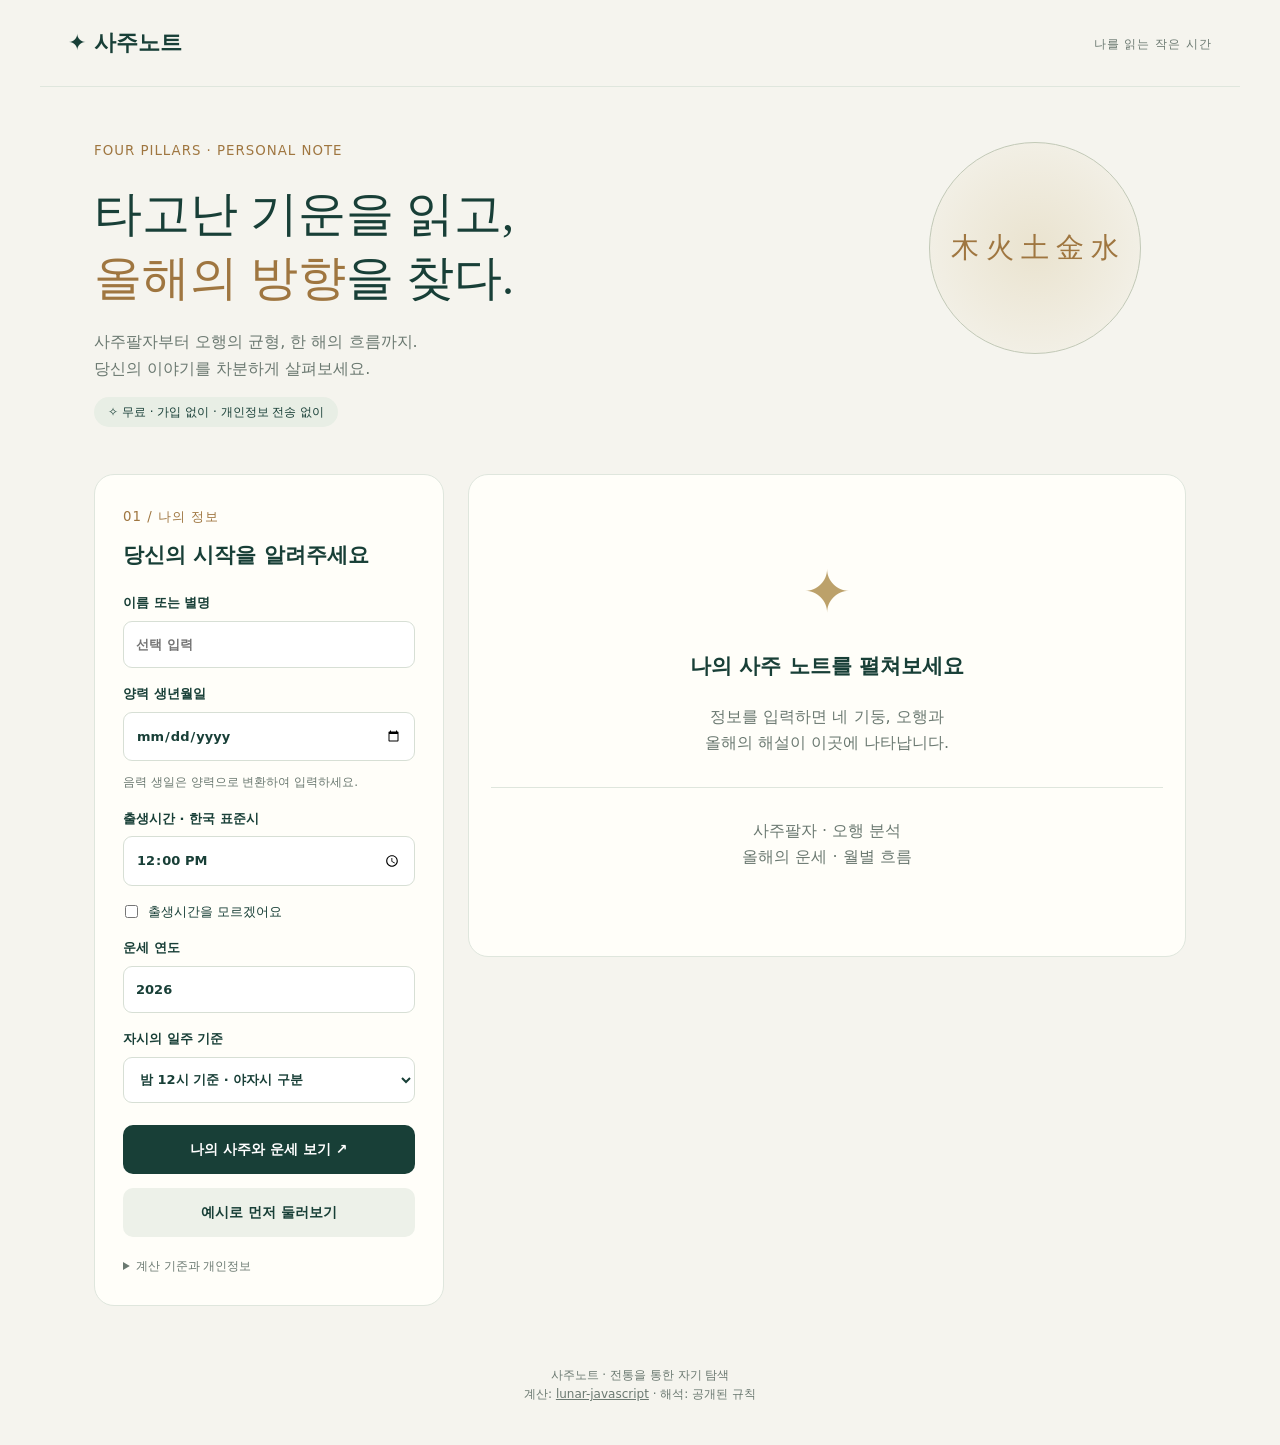
==== saju/index.html @ 519ffa37 "Add mobile saju and annual fortune app under saju/" ====
<!doctype html><html lang="ko"><meta charset="utf-8"><meta name="viewport" content="width=device-width,initial-scale=1"><title>사주노트 · 올해의 운세</title><link rel="stylesheet" href="style.css"><body><header>✦ 사주노트 <small>나를 읽는 작은 시간</small></header><main><section class="hero"><small>FOUR PILLARS · PERSONAL NOTE</small><h1>타고난 기운을 읽고,<br><em>올해의 방향</em>을 찾다.</h1><p>사주팔자부터 오행의 균형, 한 해의 흐름까지.<br>당신의 이야기를 차분하게 살펴보세요.</p><span>✧ 무료 · 가입 없이 · 개인정보 전송 없이</span></section><div class="layout"><section class="card input"><small>01 / 나의 정보</small><h2>당신의 시작을 알려주세요</h2><form id="form"><label>이름 또는 별명<input id="name" maxlength="30" placeholder="선택 입력"></label><label>양력 생년월일<input id="date" type="date" required min="1900-01-01" max="2100-12-31"></label><p class="note">음력 생일은 양력으로 변환하여 입력하세요.</p><label>출생시간 · 한국 표준시<input id="time" type="time" value="12:00"></label><label class="check"><input id="unknown" type="checkbox"> 출생시간을 모르겠어요</label><label>운세 연도<input id="year" type="number" min="1901" max="2099" required></label><label>자시의 일주 기준<select id="sect"><option value="2">밤 12시 기준 · 야자시 구분</option><option value="1">밤 11시 기준 · 자시 환일</option></select></label><button>나의 사주와 운세 보기 ↗</button><button type="button" class="secondary" id="sample">예시로 먼저 둘러보기</button><p id="error" role="alert"></p></form><details><summary>계산 기준과 개인정보</summary><p>양력 1900~2100년, 한국 표준시 UTC+9. 연주는 입춘, 월주는 절입 시각 기준입니다. 절기 계산의 UTC+8 기준을 한 시간 보정합니다. 진태양시·출생지 경도·과거 서머타임은 반영하지 않습니다. 경계 시각은 전문 만세력과 대조하세요.</p><p>시간 미상은 시주를 제외하고 절입 판정에 정오를 가정합니다. 경계일 결과는 불확실할 수 있습니다. 입력은 서버로 전송하거나 저장하지 않습니다.</p><p>오행 상생·상극 규칙에 따른 전통 문화 해설입니다. 미래를 입증하는 과학적 도구가 아닙니다. 건강·투자 판단은 실제 정보에 근거하세요.</p></details></section><section id="result" aria-live="polite"><div class="card empty"><div class="symbol">✦</div><h2>나의 사주 노트를 펼쳐보세요</h2><p>정보를 입력하면 네 기둥, 오행과<br>올해의 해설이 이곳에 나타납니다.</p><hr><p>사주팔자 · 오행 분석<br>올해의 운세 · 월별 흐름</p></div></section></div><footer>사주노트 · 전통을 통한 자기 탐색<br>계산: <a href="https://github.com/6tail/lunar-javascript">lunar-javascript</a> · 해석: 공개된 규칙</footer></main><script src="lunar.js"></script><script src="app.js"></script></body></html>
---- saju/style.css ----
:root{--ink:#183f37;--muted:#6b7971;--line:#dfe6dd;--bg:#f5f4ee;--gold:#9f7640}*{box-sizing:border-box}body{margin:0;background:var(--bg);color:var(--ink);font-family:system-ui,-apple-system,sans-serif;line-height:1.65}header{max-width:1200px;margin:auto;padding:25px 28px;border-bottom:1px solid var(--line);font-size:22px;font-weight:800}header small{float:right;font-size:12px;font-weight:400;color:var(--muted);margin-top:10px}main{max-width:1140px;margin:auto;padding:0 24px}.hero{padding:50px 0;position:relative}.hero:after{content:'木 火 土 金 水';position:absolute;right:45px;top:55px;display:grid;place-items:center;border:1px solid #c2c9b7;border-radius:50%;width:210px;height:210px;font:28px Georgia;color:var(--gold);background:radial-gradient(circle,#eae3cf,transparent)}small{letter-spacing:1px;color:var(--gold)}h1{font-family:Georgia,serif;font-size:clamp(32px,4vw,48px);font-weight:500;line-height:1.35;margin:18px 0}em{font-style:normal;color:var(--gold)}.hero p{color:var(--muted)}.hero>span{font-size:12px;background:#e8eee5;padding:8px 14px;border-radius:30px}.layout{display:grid;grid-template-columns:350px 1fr;gap:24px;align-items:start}.card{background:#fffef9;border:1px solid var(--line);border-radius:20px;padding:28px;margin-bottom:20px}h2{font-size:21px;margin:8px 0 20px}h3{font-size:17px;margin:0 0 9px}label{display:block;font-size:13px;font-weight:650;margin:15px 0 8px}input,select{display:block;width:100%;padding:12px;border:1px solid #d7dfd5;border-radius:9px;background:#fff;color:var(--ink);font:inherit;margin-top:7px;min-height:46px}input:focus,select:focus,button:focus-visible{outline:3px solid #b9cdbb;outline-offset:2px}.check{display:flex;align-items:center;gap:8px;font-weight:400}.check input{width:17px;min-height:0;margin:0}.note,details,footer{font-size:12px;color:var(--muted)}button{border:0;border-radius:10px;padding:13px 18px;background:var(--ink);color:white;font:inherit;font-size:14px;font-weight:650;cursor:pointer;width:100%;margin-top:14px}.secondary{background:#edf1e9;color:var(--ink)}details{margin-top:20px}summary{cursor:pointer}#error{color:#a23e2d;font-size:13px}.empty{text-align:center;padding:70px 22px}.symbol{font-size:58px;color:#bca16a}.empty p{color:var(--muted)}hr{border:0;border-top:1px solid var(--line);margin:30px 0}.columns{display:grid;grid-template-columns:repeat(4,1fr);gap:10px}.column{text-align:center;border:1px solid var(--line);border-radius:12px;padding:12px 4px;background:#f6f7f1}.column small{color:var(--muted)}.column strong{display:block;font-size:29px;line-height:1.6}.column span{font-size:12px}.barrow{display:grid;grid-template-columns:60px 1fr 45px;align-items:center;gap:12px;margin:12px 0;font-size:13px}.track{background:#edf0e9;height:10px;border-radius:10px;overflow:hidden}.fill{height:100%;border-radius:10px}.headline{background:#163f38;color:#fffef1}.headline small{color:#d9bd7c}.headline h2{font-size:25px}.headline p{color:#dae4d9}.grid{display:grid;grid-template-columns:1fr 1fr;gap:12px}.mini{background:#f3f4ec;padding:18px;border-radius:12px}.mini p{font-size:14px;margin:0}.months{display:grid;grid-template-columns:repeat(3,1fr);gap:10px}.month{border-top:2px solid #b8c8b0;background:#f6f6ef;padding:13px;border-radius:5px}.month p{font-size:12px;margin:8px 0}.actions{display:flex;gap:10px}.actions button{width:auto;flex:1}footer{text-align:center;padding:40px 0}a{color:inherit}@media(max-width:760px){header{padding:18px 20px}header small{font-size:10px}main{padding:0 16px}.hero{padding:34px 4px}.hero:after{display:none}.layout{grid-template-columns:1fr}.card{padding:23px}.months{grid-template-columns:1fr 1fr}.empty{padding:35px 20px}.grid{grid-template-columns:1fr}.column strong{font-size:25px}}@media print{header,.hero,.input,.actions,footer{display:none}.layout{display:block}.card{break-inside:avoid}body{background:white}.headline{background:white;color:#183f37}.headline p{color:#183f37}.months{grid-template-columns:repeat(3,1fr)}}
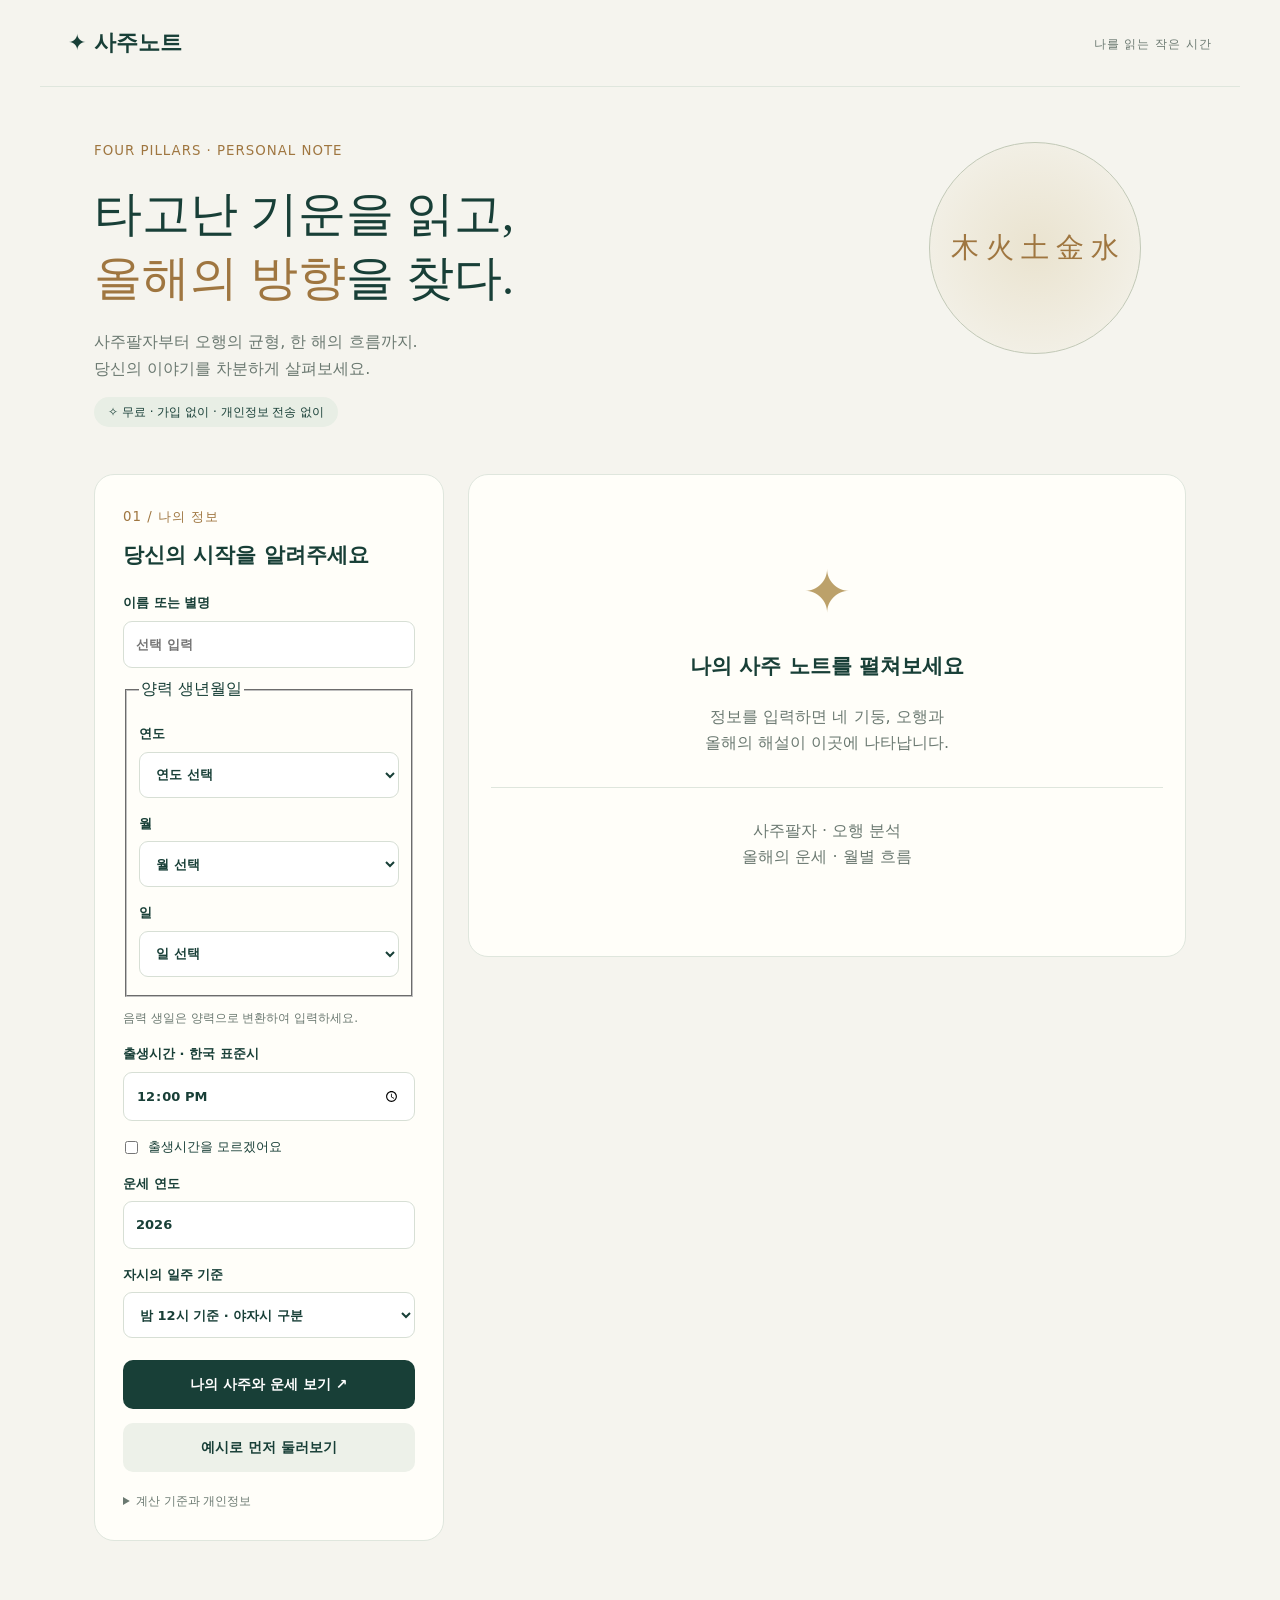
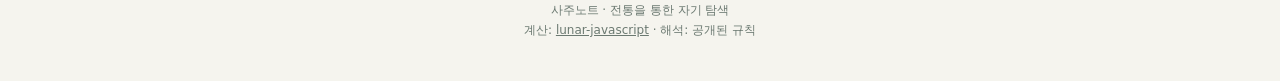
==== commit afd4c6cf: "Separate birth year, month and day selectors" ====
--- a/saju/index.html
+++ b/saju/index.html
@@ -1 +1 @@
-<!doctype html><html lang="ko"><meta charset="utf-8"><meta name="viewport" content="width=device-width,initial-scale=1"><title>사주노트 · 올해의 운세</title><link rel="stylesheet" href="style.css"><body><header>✦ 사주노트 <small>나를 읽는 작은 시간</small></header><main><section class="hero"><small>FOUR PILLARS · PERSONAL NOTE</small><h1>타고난 기운을 읽고,<br><em>올해의 방향</em>을 찾다.</h1><p>사주팔자부터 오행의 균형, 한 해의 흐름까지.<br>당신의 이야기를 차분하게 살펴보세요.</p><span>✧ 무료 · 가입 없이 · 개인정보 전송 없이</span></section><div class="layout"><section class="card input"><small>01 / 나의 정보</small><h2>당신의 시작을 알려주세요</h2><form id="form"><label>이름 또는 별명<input id="name" maxlength="30" placeholder="선택 입력"></label><label>양력 생년월일<input id="date" type="date" required min="1900-01-01" max="2100-12-31"></label><p class="note">음력 생일은 양력으로 변환하여 입력하세요.</p><label>출생시간 · 한국 표준시<input id="time" type="time" value="12:00"></label><label class="check"><input id="unknown" type="checkbox"> 출생시간을 모르겠어요</label><label>운세 연도<input id="year" type="number" min="1901" max="2099" required></label><label>자시의 일주 기준<select id="sect"><option value="2">밤 12시 기준 · 야자시 구분</option><option value="1">밤 11시 기준 · 자시 환일</option></select></label><button>나의 사주와 운세 보기 ↗</button><button type="button" class="secondary" id="sample">예시로 먼저 둘러보기</button><p id="error" role="alert"></p></form><details><summary>계산 기준과 개인정보</summary><p>양력 1900~2100년, 한국 표준시 UTC+9. 연주는 입춘, 월주는 절입 시각 기준입니다. 절기 계산의 UTC+8 기준을 한 시간 보정합니다. 진태양시·출생지 경도·과거 서머타임은 반영하지 않습니다. 경계 시각은 전문 만세력과 대조하세요.</p><p>시간 미상은 시주를 제외하고 절입 판정에 정오를 가정합니다. 경계일 결과는 불확실할 수 있습니다. 입력은 서버로 전송하거나 저장하지 않습니다.</p><p>오행 상생·상극 규칙에 따른 전통 문화 해설입니다. 미래를 입증하는 과학적 도구가 아닙니다. 건강·투자 판단은 실제 정보에 근거하세요.</p></details></section><section id="result" aria-live="polite"><div class="card empty"><div class="symbol">✦</div><h2>나의 사주 노트를 펼쳐보세요</h2><p>정보를 입력하면 네 기둥, 오행과<br>올해의 해설이 이곳에 나타납니다.</p><hr><p>사주팔자 · 오행 분석<br>올해의 운세 · 월별 흐름</p></div></section></div><footer>사주노트 · 전통을 통한 자기 탐색<br>계산: <a href="https://github.com/6tail/lunar-javascript">lunar-javascript</a> · 해석: 공개된 규칙</footer></main><script src="lunar.js"></script><script src="app.js"></script></body></html>
+<!doctype html><html lang="ko"><meta charset="utf-8"><meta name="viewport" content="width=device-width,initial-scale=1"><title>사주노트 · 올해의 운세</title><link rel="stylesheet" href="style.css"><body><header>✦ 사주노트 <small>나를 읽는 작은 시간</small></header><main><section class="hero"><small>FOUR PILLARS · PERSONAL NOTE</small><h1>타고난 기운을 읽고,<br><em>올해의 방향</em>을 찾다.</h1><p>사주팔자부터 오행의 균형, 한 해의 흐름까지.<br>당신의 이야기를 차분하게 살펴보세요.</p><span>✧ 무료 · 가입 없이 · 개인정보 전송 없이</span></section><div class="layout"><section class="card input"><small>01 / 나의 정보</small><h2>당신의 시작을 알려주세요</h2><form id="form"><label>이름 또는 별명<input id="name" maxlength="30" placeholder="선택 입력"></label><fieldset class="birth"><legend>양력 생년월일</legend><div class="birth-selects"><label for="birthYear">연도<select id="birthYear" required><option value="">연도 선택</option></select></label><label for="birthMonth">월<select id="birthMonth" required><option value="">월 선택</option></select></label><label for="birthDay">일<select id="birthDay" required><option value="">일 선택</option></select></label></div></fieldset><p class="note">음력 생일은 양력으로 변환하여 입력하세요.</p><label>출생시간 · 한국 표준시<input id="time" type="time" value="12:00"></label><label class="check"><input id="unknown" type="checkbox"> 출생시간을 모르겠어요</label><label>운세 연도<input id="year" type="number" min="1901" max="2099" required></label><label>자시의 일주 기준<select id="sect"><option value="2">밤 12시 기준 · 야자시 구분</option><option value="1">밤 11시 기준 · 자시 환일</option></select></label><button>나의 사주와 운세 보기 ↗</button><button type="button" class="secondary" id="sample">예시로 먼저 둘러보기</button><p id="error" role="alert"></p></form><details><summary>계산 기준과 개인정보</summary><p>양력 1900~2100년, 한국 표준시 UTC+9. 연주는 입춘, 월주는 절입 시각 기준입니다. 절기 계산의 UTC+8 기준을 한 시간 보정합니다. 진태양시·출생지 경도·과거 서머타임은 반영하지 않습니다. 경계 시각은 전문 만세력과 대조하세요.</p><p>시간 미상은 시주를 제외하고 절입 판정에 정오를 가정합니다. 경계일 결과는 불확실할 수 있습니다. 입력은 서버로 전송하거나 저장하지 않습니다.</p><p>오행 상생·상극 규칙에 따른 전통 문화 해설입니다. 미래를 입증하는 과학적 도구가 아닙니다. 건강·투자 판단은 실제 정보에 근거하세요.</p></details></section><section id="result" aria-live="polite"><div class="card empty"><div class="symbol">✦</div><h2>나의 사주 노트를 펼쳐보세요</h2><p>정보를 입력하면 네 기둥, 오행과<br>올해의 해설이 이곳에 나타납니다.</p><hr><p>사주팔자 · 오행 분석<br>올해의 운세 · 월별 흐름</p></div></section></div><footer>사주노트 · 전통을 통한 자기 탐색<br>계산: <a href="https://github.com/6tail/lunar-javascript">lunar-javascript</a> · 해석: 공개된 규칙</footer></main><script src="lunar.js"></script><script src="app.js"></script></body></html>
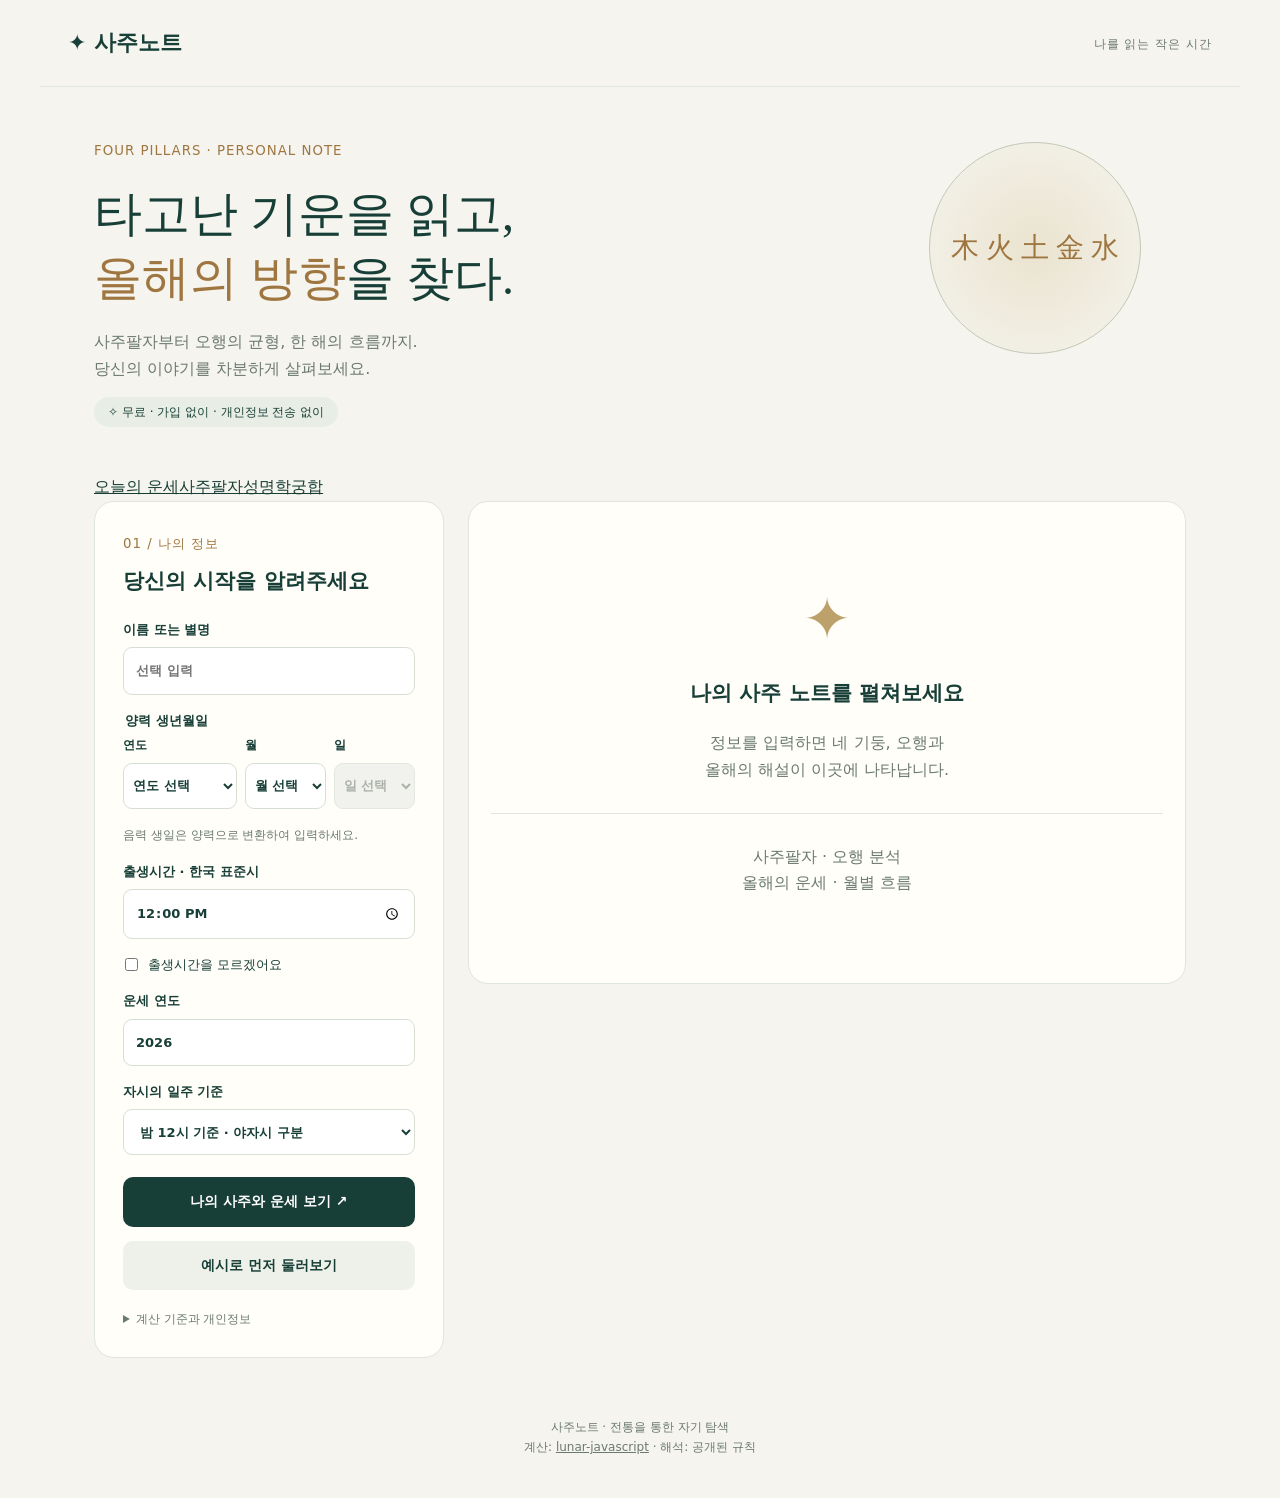
==== commit 630347ff: "Split fortune app into daily, saju, name and compatibility pages with individual print" ====
--- a/saju/index.html
+++ b/saju/index.html
@@ -1 +1 @@
-<!doctype html><html lang="ko"><meta charset="utf-8"><meta name="viewport" content="width=device-width,initial-scale=1"><title>사주노트 · 올해의 운세</title><link rel="stylesheet" href="style.css"><body><header>✦ 사주노트 <small>나를 읽는 작은 시간</small></header><main><section class="hero"><small>FOUR PILLARS · PERSONAL NOTE</small><h1>타고난 기운을 읽고,<br><em>올해의 방향</em>을 찾다.</h1><p>사주팔자부터 오행의 균형, 한 해의 흐름까지.<br>당신의 이야기를 차분하게 살펴보세요.</p><span>✧ 무료 · 가입 없이 · 개인정보 전송 없이</span></section><div class="layout"><section class="card input"><small>01 / 나의 정보</small><h2>당신의 시작을 알려주세요</h2><form id="form"><label>이름 또는 별명<input id="name" maxlength="30" placeholder="선택 입력"></label><fieldset class="birth"><legend>양력 생년월일</legend><div class="birth-selects"><label for="birthYear">연도<select id="birthYear" required><option value="">연도 선택</option></select></label><label for="birthMonth">월<select id="birthMonth" required><option value="">월 선택</option></select></label><label for="birthDay">일<select id="birthDay" required><option value="">일 선택</option></select></label></div></fieldset><p class="note">음력 생일은 양력으로 변환하여 입력하세요.</p><label>출생시간 · 한국 표준시<input id="time" type="time" value="12:00"></label><label class="check"><input id="unknown" type="checkbox"> 출생시간을 모르겠어요</label><label>운세 연도<input id="year" type="number" min="1901" max="2099" required></label><label>자시의 일주 기준<select id="sect"><option value="2">밤 12시 기준 · 야자시 구분</option><option value="1">밤 11시 기준 · 자시 환일</option></select></label><button>나의 사주와 운세 보기 ↗</button><button type="button" class="secondary" id="sample">예시로 먼저 둘러보기</button><p id="error" role="alert"></p></form><details><summary>계산 기준과 개인정보</summary><p>양력 1900~2100년, 한국 표준시 UTC+9. 연주는 입춘, 월주는 절입 시각 기준입니다. 절기 계산의 UTC+8 기준을 한 시간 보정합니다. 진태양시·출생지 경도·과거 서머타임은 반영하지 않습니다. 경계 시각은 전문 만세력과 대조하세요.</p><p>시간 미상은 시주를 제외하고 절입 판정에 정오를 가정합니다. 경계일 결과는 불확실할 수 있습니다. 입력은 서버로 전송하거나 저장하지 않습니다.</p><p>오행 상생·상극 규칙에 따른 전통 문화 해설입니다. 미래를 입증하는 과학적 도구가 아닙니다. 건강·투자 판단은 실제 정보에 근거하세요.</p></details></section><section id="result" aria-live="polite"><div class="card empty"><div class="symbol">✦</div><h2>나의 사주 노트를 펼쳐보세요</h2><p>정보를 입력하면 네 기둥, 오행과<br>올해의 해설이 이곳에 나타납니다.</p><hr><p>사주팔자 · 오행 분석<br>올해의 운세 · 월별 흐름</p></div></section></div><footer>사주노트 · 전통을 통한 자기 탐색<br>계산: <a href="https://github.com/6tail/lunar-javascript">lunar-javascript</a> · 해석: 공개된 규칙</footer></main><script src="lunar.js"></script><script src="app.js"></script></body></html>
+<!doctype html><html lang="ko"><meta charset="utf-8"><meta name="viewport" content="width=device-width,initial-scale=1"><title>사주노트 · 올해의 운세</title><link rel="stylesheet" href="style.css"><body><header>✦ 사주노트 <small>나를 읽는 작은 시간</small></header><main><section class="hero"><small>FOUR PILLARS · PERSONAL NOTE</small><h1>타고난 기운을 읽고,<br><em>올해의 방향</em>을 찾다.</h1><p>사주팔자부터 오행의 균형, 한 해의 흐름까지.<br>당신의 이야기를 차분하게 살펴보세요.</p><span>✧ 무료 · 가입 없이 · 개인정보 전송 없이</span></section><nav class="tabs" aria-label="운세 페이지"><a href="#today" data-page="today">오늘의 운세</a><a href="#saju" data-page="saju">사주팔자</a><a href="#name" data-page="name">성명학</a><a href="#match" data-page="match">궁합</a></nav><div class="layout" id="birthLayout"><section class="card input"><small>01 / 나의 정보</small><h2>당신의 시작을 알려주세요</h2><form id="form"><label>이름 또는 별명<input id="name" maxlength="30" placeholder="선택 입력"></label><fieldset class="birth"><legend>양력 생년월일</legend><div class="birth-selects"><label for="birthYear">연도<select id="birthYear" required><option value="">연도 선택</option></select></label><label for="birthMonth">월<select id="birthMonth" required><option value="">월 선택</option></select></label><label for="birthDay">일<select id="birthDay" required><option value="">일 선택</option></select></label></div></fieldset><p class="note">음력 생일은 양력으로 변환하여 입력하세요.</p><label>출생시간 · 한국 표준시<input id="time" type="time" value="12:00"></label><label class="check"><input id="unknown" type="checkbox"> 출생시간을 모르겠어요</label><label>운세 연도<input id="year" type="number" min="1901" max="2099" required></label><label>자시의 일주 기준<select id="sect"><option value="2">밤 12시 기준 · 야자시 구분</option><option value="1">밤 11시 기준 · 자시 환일</option></select></label><button>나의 사주와 운세 보기 ↗</button><button type="button" class="secondary" id="sample">예시로 먼저 둘러보기</button><p id="error" role="alert"></p></form><details><summary>계산 기준과 개인정보</summary><p>양력 1900~2100년, 한국 표준시 UTC+9. 연주는 입춘, 월주는 절입 시각 기준입니다. 절기 계산의 UTC+8 기준을 한 시간 보정합니다. 진태양시·출생지 경도·과거 서머타임은 반영하지 않습니다. 경계 시각은 전문 만세력과 대조하세요.</p><p>시간 미상은 시주를 제외하고 절입 판정에 정오를 가정합니다. 경계일 결과는 불확실할 수 있습니다. 입력은 서버로 전송하거나 저장하지 않습니다.</p><p>오행 상생·상극 규칙에 따른 전통 문화 해설입니다. 미래를 입증하는 과학적 도구가 아닙니다. 건강·투자 판단은 실제 정보에 근거하세요.</p></details></section><div><section id="dailyResult" aria-live="polite" hidden><div class="card empty"><h2>오늘의 운세</h2><p>생년월일을 입력하면 오늘의 해설을 볼 수 있습니다.</p></div></section><section id="result" aria-live="polite"><div class="card empty"><div class="symbol">✦</div><h2>나의 사주 노트를 펼쳐보세요</h2><p>정보를 입력하면 네 기둥, 오행과<br>올해의 해설이 이곳에 나타납니다.</p><hr><p>사주팔자 · 오행 분석<br>올해의 운세 · 월별 흐름</p></div></section></div></div><section id="namePage" class="standalone" hidden><div class="card"><h2>성명학 · 이름의 뜻을 살펴보기</h2><p>이름의 뜻과 한자 획수를 직접 입력해 전통적인 수리 구성을 확인하세요.</p><form id="nameForm"><label>이름<input id="fullName" maxlength="12" required placeholder="예: 홍길동"></label><label>이름의 한자 · 선택<input id="hanjaName" maxlength="20" placeholder="정확한 한자를 아는 경우 입력"></label><label>이름의 뜻 또는 부모님의 작명 의도 · 선택<textarea id="nameMeaning" maxlength="600" rows="3" placeholder="이름에 담긴 의미를 적어주세요"></textarea></label><label>글자별 획수 · 선택<input id="strokes" placeholder="예: 9, 6, 8"></label><p class="note">한자 획수는 직접 확인하여 입력하세요. 강희자전 원획과 일반 획수는 다를 수 있습니다. 자동 한자 변환이나 한글 획수 추정은 하지 않습니다.</p><button>이름 해설 보기</button><p id="nameError" role="alert"></p></form></div><div id="nameResult" aria-live="polite"></div></section><section id="matchPage" class="standalone" hidden><div class="card"><h2>궁합 · 두 사람의 기운 비교</h2><p>두 사람의 일간 오행을 비교하여 관계의 공통점과 대화할 주제를 살펴봅니다.</p><form id="matchForm"><div class="grid"><fieldset><legend>첫 번째 사람</legend><label>이름<input id="personA" maxlength="30" placeholder="나"></label><div id="dateA" class="birth-selects"></div></fieldset><fieldset><legend>두 번째 사람</legend><label>이름<input id="personB" maxlength="30" placeholder="상대방"></label><div id="dateB" class="birth-selects"></div></fieldset></div><p class="note">양력 생년월일, 출생시간은 정오를 가정합니다. 시간·대운·전체 합충을 포함한 정밀 궁합은 아닙니다.</p><button>두 사람의 궁합 보기</button><p id="matchError" role="alert"></p></form></div><div id="matchResult" aria-live="polite"></div></section><footer>사주노트 · 전통을 통한 자기 탐색<br>계산: <a href="https://github.com/6tail/lunar-javascript">lunar-javascript</a> · 해석: 공개된 규칙</footer></main><script src="lunar.js"></script><script src="app.js"></script></body></html>
--- a/saju/style.css
+++ b/saju/style.css
@@ -1 +1,7 @@
 :root{--ink:#183f37;--muted:#6b7971;--line:#dfe6dd;--bg:#f5f4ee;--gold:#9f7640}*{box-sizing:border-box}body{margin:0;background:var(--bg);color:var(--ink);font-family:system-ui,-apple-system,sans-serif;line-height:1.65}header{max-width:1200px;margin:auto;padding:25px 28px;border-bottom:1px solid var(--line);font-size:22px;font-weight:800}header small{float:right;font-size:12px;font-weight:400;color:var(--muted);margin-top:10px}main{max-width:1140px;margin:auto;padding:0 24px}.hero{padding:50px 0;position:relative}.hero:after{content:'木 火 土 金 水';position:absolute;right:45px;top:55px;display:grid;place-items:center;border:1px solid #c2c9b7;border-radius:50%;width:210px;height:210px;font:28px Georgia;color:var(--gold);background:radial-gradient(circle,#eae3cf,transparent)}small{letter-spacing:1px;color:var(--gold)}h1{font-family:Georgia,serif;font-size:clamp(32px,4vw,48px);font-weight:500;line-height:1.35;margin:18px 0}em{font-style:normal;color:var(--gold)}.hero p{color:var(--muted)}.hero>span{font-size:12px;background:#e8eee5;padding:8px 14px;border-radius:30px}.layout{display:grid;grid-template-columns:350px 1fr;gap:24px;align-items:start}.card{background:#fffef9;border:1px solid var(--line);border-radius:20px;padding:28px;margin-bottom:20px}h2{font-size:21px;margin:8px 0 20px}h3{font-size:17px;margin:0 0 9px}label{display:block;font-size:13px;font-weight:650;margin:15px 0 8px}input,select{display:block;width:100%;padding:12px;border:1px solid #d7dfd5;border-radius:9px;background:#fff;color:var(--ink);font:inherit;margin-top:7px;min-height:46px}input:focus,select:focus,button:focus-visible{outline:3px solid #b9cdbb;outline-offset:2px}.check{display:flex;align-items:center;gap:8px;font-weight:400}.check input{width:17px;min-height:0;margin:0}.note,details,footer{font-size:12px;color:var(--muted)}button{border:0;border-radius:10px;padding:13px 18px;background:var(--ink);color:white;font:inherit;font-size:14px;font-weight:650;cursor:pointer;width:100%;margin-top:14px}.secondary{background:#edf1e9;color:var(--ink)}details{margin-top:20px}summary{cursor:pointer}#error{color:#a23e2d;font-size:13px}.empty{text-align:center;padding:70px 22px}.symbol{font-size:58px;color:#bca16a}.empty p{color:var(--muted)}hr{border:0;border-top:1px solid var(--line);margin:30px 0}.columns{display:grid;grid-template-columns:repeat(4,1fr);gap:10px}.column{text-align:center;border:1px solid var(--line);border-radius:12px;padding:12px 4px;background:#f6f7f1}.column small{color:var(--muted)}.column strong{display:block;font-size:29px;line-height:1.6}.column span{font-size:12px}.barrow{display:grid;grid-template-columns:60px 1fr 45px;align-items:center;gap:12px;margin:12px 0;font-size:13px}.track{background:#edf0e9;height:10px;border-radius:10px;overflow:hidden}.fill{height:100%;border-radius:10px}.headline{background:#163f38;color:#fffef1}.headline small{color:#d9bd7c}.headline h2{font-size:25px}.headline p{color:#dae4d9}.grid{display:grid;grid-template-columns:1fr 1fr;gap:12px}.mini{background:#f3f4ec;padding:18px;border-radius:12px}.mini p{font-size:14px;margin:0}.months{display:grid;grid-template-columns:repeat(3,1fr);gap:10px}.month{border-top:2px solid #b8c8b0;background:#f6f6ef;padding:13px;border-radius:5px}.month p{font-size:12px;margin:8px 0}.actions{display:flex;gap:10px}.actions button{width:auto;flex:1}footer{text-align:center;padding:40px 0}a{color:inherit}@media(max-width:760px){header{padding:18px 20px}header small{font-size:10px}main{padding:0 16px}.hero{padding:34px 4px}.hero:after{display:none}.layout{grid-template-columns:1fr}.card{padding:23px}.months{grid-template-columns:1fr 1fr}.empty{padding:35px 20px}.grid{grid-template-columns:1fr}.column strong{font-size:25px}}@media print{header,.hero,.input,.actions,footer{display:none}.layout{display:block}.card{break-inside:avoid}body{background:white}.headline{background:white;color:#183f37}.headline p{color:#183f37}.months{grid-template-columns:repeat(3,1fr)}}
+
+.birth{border:0;padding:0;margin:15px 0 8px;min-width:0}.birth legend{font-size:13px;font-weight:650}.birth-selects{display:grid;grid-template-columns:1.4fr 1fr 1fr;gap:8px}.birth-selects label{font-size:12px;margin:5px 0}.birth-selects select{padding:11px 5px;font-size:13px}select:disabled{background:#eceee8;color:#89938b}
+
+.today{border:1px solid #bda772;background:linear-gradient(145deg,#fffbef,#f2f5e9)}.today-title{font-size:20px;font-weight:700;color:#8a6735}.report-page h3{margin-top:24px}.reflection{padding:12px 16px;background:#f2f4eb;border-left:3px solid #b3c3a0;font-size:14px}.report-page>p{font-size:14px;line-height:1.85}.report-page>small{letter-spacing:1px}
+@page{size:A4;margin:15mm}
+@media print{main{max-width:none;padding:0}#result>.card,#copyStatus{display:none!important}.report{display:block}.report-page{border:0;border-radius:0;padding:0;margin:0;box-shadow:none;break-inside:auto;break-after:page}.report-page:last-child{break-after:auto}.report-page h2{font-size:17pt;margin:5mm 0}.report-page h3{font-size:11pt;margin:4mm 0 1.5mm}.report-page>p{font-size:10pt;line-height:1.6;margin:2mm 0}.report-page .reflection{padding:2mm 3mm;font-size:9.5pt;background:white}.report-page .note{font-size:8.5pt}.report-page>small{font-size:8pt}}
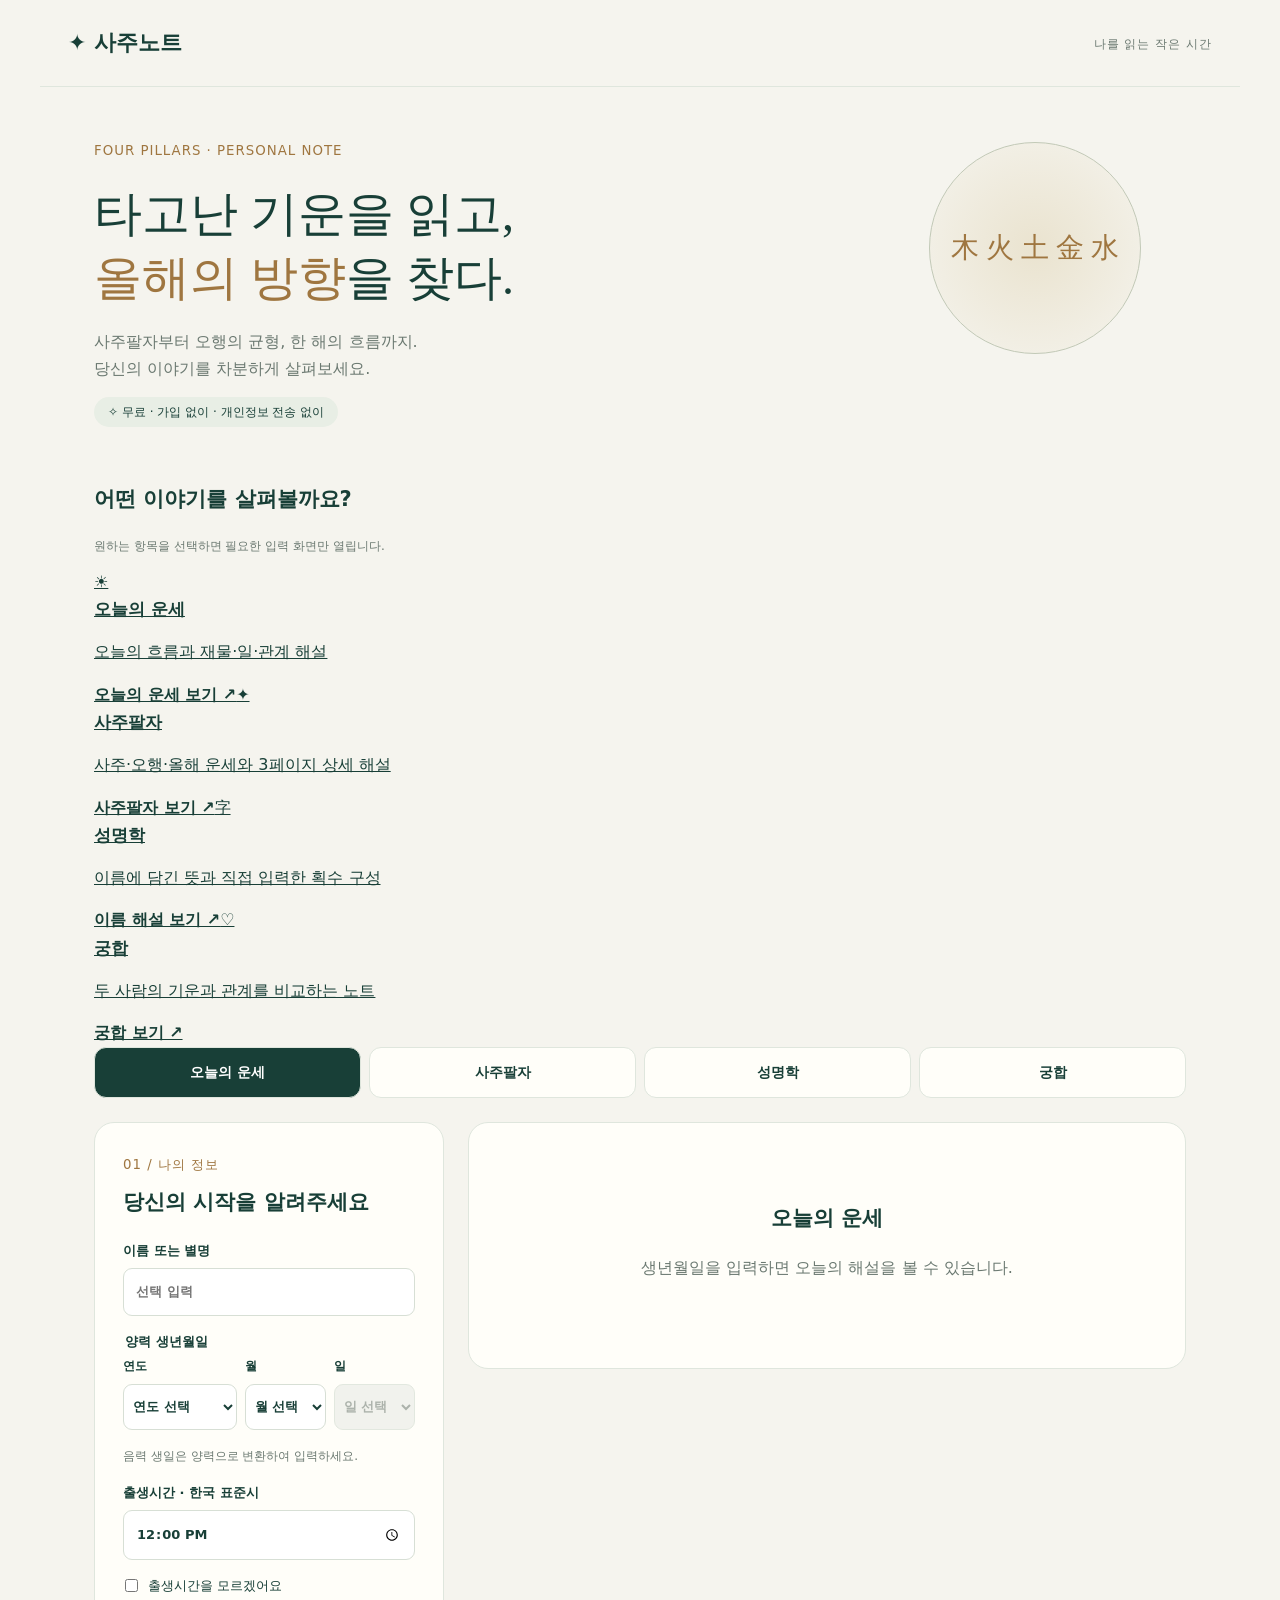
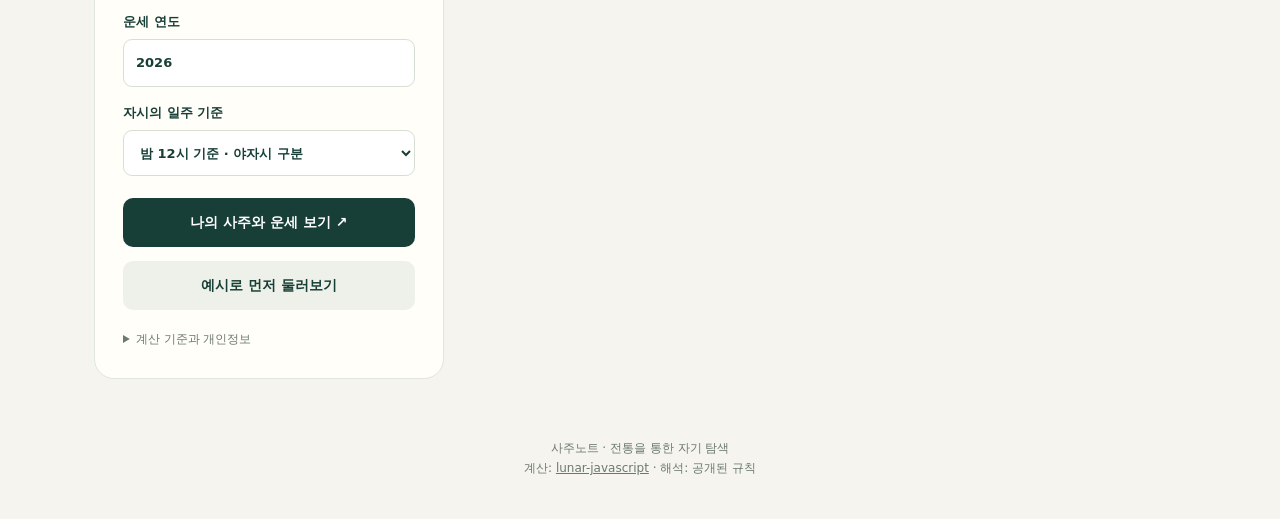
==== commit 5a437bd4: "Add four-choice home screen and run only the chosen fortune" ====
--- a/saju/index.html
+++ b/saju/index.html
@@ -1 +1 @@
-<!doctype html><html lang="ko"><meta charset="utf-8"><meta name="viewport" content="width=device-width,initial-scale=1"><title>사주노트 · 올해의 운세</title><link rel="stylesheet" href="style.css"><body><header>✦ 사주노트 <small>나를 읽는 작은 시간</small></header><main><section class="hero"><small>FOUR PILLARS · PERSONAL NOTE</small><h1>타고난 기운을 읽고,<br><em>올해의 방향</em>을 찾다.</h1><p>사주팔자부터 오행의 균형, 한 해의 흐름까지.<br>당신의 이야기를 차분하게 살펴보세요.</p><span>✧ 무료 · 가입 없이 · 개인정보 전송 없이</span></section><nav class="tabs" aria-label="운세 페이지"><a href="#today" data-page="today">오늘의 운세</a><a href="#saju" data-page="saju">사주팔자</a><a href="#name" data-page="name">성명학</a><a href="#match" data-page="match">궁합</a></nav><div class="layout" id="birthLayout"><section class="card input"><small>01 / 나의 정보</small><h2>당신의 시작을 알려주세요</h2><form id="form"><label>이름 또는 별명<input id="name" maxlength="30" placeholder="선택 입력"></label><fieldset class="birth"><legend>양력 생년월일</legend><div class="birth-selects"><label for="birthYear">연도<select id="birthYear" required><option value="">연도 선택</option></select></label><label for="birthMonth">월<select id="birthMonth" required><option value="">월 선택</option></select></label><label for="birthDay">일<select id="birthDay" required><option value="">일 선택</option></select></label></div></fieldset><p class="note">음력 생일은 양력으로 변환하여 입력하세요.</p><label>출생시간 · 한국 표준시<input id="time" type="time" value="12:00"></label><label class="check"><input id="unknown" type="checkbox"> 출생시간을 모르겠어요</label><label>운세 연도<input id="year" type="number" min="1901" max="2099" required></label><label>자시의 일주 기준<select id="sect"><option value="2">밤 12시 기준 · 야자시 구분</option><option value="1">밤 11시 기준 · 자시 환일</option></select></label><button>나의 사주와 운세 보기 ↗</button><button type="button" class="secondary" id="sample">예시로 먼저 둘러보기</button><p id="error" role="alert"></p></form><details><summary>계산 기준과 개인정보</summary><p>양력 1900~2100년, 한국 표준시 UTC+9. 연주는 입춘, 월주는 절입 시각 기준입니다. 절기 계산의 UTC+8 기준을 한 시간 보정합니다. 진태양시·출생지 경도·과거 서머타임은 반영하지 않습니다. 경계 시각은 전문 만세력과 대조하세요.</p><p>시간 미상은 시주를 제외하고 절입 판정에 정오를 가정합니다. 경계일 결과는 불확실할 수 있습니다. 입력은 서버로 전송하거나 저장하지 않습니다.</p><p>오행 상생·상극 규칙에 따른 전통 문화 해설입니다. 미래를 입증하는 과학적 도구가 아닙니다. 건강·투자 판단은 실제 정보에 근거하세요.</p></details></section><div><section id="dailyResult" aria-live="polite" hidden><div class="card empty"><h2>오늘의 운세</h2><p>생년월일을 입력하면 오늘의 해설을 볼 수 있습니다.</p></div></section><section id="result" aria-live="polite"><div class="card empty"><div class="symbol">✦</div><h2>나의 사주 노트를 펼쳐보세요</h2><p>정보를 입력하면 네 기둥, 오행과<br>올해의 해설이 이곳에 나타납니다.</p><hr><p>사주팔자 · 오행 분석<br>올해의 운세 · 월별 흐름</p></div></section></div></div><section id="namePage" class="standalone" hidden><div class="card"><h2>성명학 · 이름의 뜻을 살펴보기</h2><p>이름의 뜻과 한자 획수를 직접 입력해 전통적인 수리 구성을 확인하세요.</p><form id="nameForm"><label>이름<input id="fullName" maxlength="12" required placeholder="예: 홍길동"></label><label>이름의 한자 · 선택<input id="hanjaName" maxlength="20" placeholder="정확한 한자를 아는 경우 입력"></label><label>이름의 뜻 또는 부모님의 작명 의도 · 선택<textarea id="nameMeaning" maxlength="600" rows="3" placeholder="이름에 담긴 의미를 적어주세요"></textarea></label><label>글자별 획수 · 선택<input id="strokes" placeholder="예: 9, 6, 8"></label><p class="note">한자 획수는 직접 확인하여 입력하세요. 강희자전 원획과 일반 획수는 다를 수 있습니다. 자동 한자 변환이나 한글 획수 추정은 하지 않습니다.</p><button>이름 해설 보기</button><p id="nameError" role="alert"></p></form></div><div id="nameResult" aria-live="polite"></div></section><section id="matchPage" class="standalone" hidden><div class="card"><h2>궁합 · 두 사람의 기운 비교</h2><p>두 사람의 일간 오행을 비교하여 관계의 공통점과 대화할 주제를 살펴봅니다.</p><form id="matchForm"><div class="grid"><fieldset><legend>첫 번째 사람</legend><label>이름<input id="personA" maxlength="30" placeholder="나"></label><div id="dateA" class="birth-selects"></div></fieldset><fieldset><legend>두 번째 사람</legend><label>이름<input id="personB" maxlength="30" placeholder="상대방"></label><div id="dateB" class="birth-selects"></div></fieldset></div><p class="note">양력 생년월일, 출생시간은 정오를 가정합니다. 시간·대운·전체 합충을 포함한 정밀 궁합은 아닙니다.</p><button>두 사람의 궁합 보기</button><p id="matchError" role="alert"></p></form></div><div id="matchResult" aria-live="polite"></div></section><footer>사주노트 · 전통을 통한 자기 탐색<br>계산: <a href="https://github.com/6tail/lunar-javascript">lunar-javascript</a> · 해석: 공개된 규칙</footer></main><script src="lunar.js"></script><script src="app.js"></script></body></html>
+<!doctype html><html lang="ko"><meta charset="utf-8"><meta name="viewport" content="width=device-width,initial-scale=1"><title>사주노트 · 올해의 운세</title><link rel="stylesheet" href="style.css"><body><header>✦ 사주노트 <small>나를 읽는 작은 시간</small></header><main><section class="hero" id="homeHero"><small>FOUR PILLARS · PERSONAL NOTE</small><h1>타고난 기운을 읽고,<br><em>올해의 방향</em>을 찾다.</h1><p>사주팔자부터 오행의 균형, 한 해의 흐름까지.<br>당신의 이야기를 차분하게 살펴보세요.</p><span>✧ 무료 · 가입 없이 · 개인정보 전송 없이</span></section><section id="homePage"><h2>어떤 이야기를 살펴볼까요?</h2><p class="note">원하는 항목을 선택하면 필요한 입력 화면만 열립니다.</p><div class="home-choices"><a href="#today"><span>☀</span><h3>오늘의 운세</h3><p>오늘의 흐름과 재물·일·관계 해설</p><strong>오늘의 운세 보기 ↗</strong></a><a href="#saju"><span>✦</span><h3>사주팔자</h3><p>사주·오행·올해 운세와 3페이지 상세 해설</p><strong>사주팔자 보기 ↗</strong></a><a href="#name"><span>字</span><h3>성명학</h3><p>이름에 담긴 뜻과 직접 입력한 획수 구성</p><strong>이름 해설 보기 ↗</strong></a><a href="#match"><span>♡</span><h3>궁합</h3><p>두 사람의 기운과 관계를 비교하는 노트</p><strong>궁합 보기 ↗</strong></a></div></section><div id="pageHeading" hidden><a class="back-home" href="#home">← 처음으로 · 메뉴 선택</a><h1 id="pageTitle"></h1><p id="pageDescription" class="note"></p></div><nav id="pageTabs" class="tabs" aria-label="운세 페이지"><a href="#today" data-page="today">오늘의 운세</a><a href="#saju" data-page="saju">사주팔자</a><a href="#name" data-page="name">성명학</a><a href="#match" data-page="match">궁합</a></nav><div class="layout" id="birthLayout"><section class="card input"><small>01 / 나의 정보</small><h2 id="birthTitle">당신의 시작을 알려주세요</h2><form id="form"><label>이름 또는 별명<input id="name" maxlength="30" placeholder="선택 입력"></label><fieldset class="birth"><legend>양력 생년월일</legend><div class="birth-selects"><label for="birthYear">연도<select id="birthYear" required><option value="">연도 선택</option></select></label><label for="birthMonth">월<select id="birthMonth" required><option value="">월 선택</option></select></label><label for="birthDay">일<select id="birthDay" required><option value="">일 선택</option></select></label></div></fieldset><p class="note">음력 생일은 양력으로 변환하여 입력하세요.</p><label>출생시간 · 한국 표준시<input id="time" type="time" value="12:00"></label><label class="check"><input id="unknown" type="checkbox"> 출생시간을 모르겠어요</label><label>운세 연도<input id="year" type="number" min="1901" max="2099" required></label><label>자시의 일주 기준<select id="sect"><option value="2">밤 12시 기준 · 야자시 구분</option><option value="1">밤 11시 기준 · 자시 환일</option></select></label><button id="birthSubmit">나의 사주와 운세 보기 ↗</button><button type="button" class="secondary" id="sample">예시로 먼저 둘러보기</button><p id="error" role="alert"></p></form><details><summary>계산 기준과 개인정보</summary><p>양력 1900~2100년, 한국 표준시 UTC+9. 연주는 입춘, 월주는 절입 시각 기준입니다. 절기 계산의 UTC+8 기준을 한 시간 보정합니다. 진태양시·출생지 경도·과거 서머타임은 반영하지 않습니다. 경계 시각은 전문 만세력과 대조하세요.</p><p>시간 미상은 시주를 제외하고 절입 판정에 정오를 가정합니다. 경계일 결과는 불확실할 수 있습니다. 입력은 서버로 전송하거나 저장하지 않습니다.</p><p>오행 상생·상극 규칙에 따른 전통 문화 해설입니다. 미래를 입증하는 과학적 도구가 아닙니다. 건강·투자 판단은 실제 정보에 근거하세요.</p></details></section><div><section id="dailyResult" aria-live="polite" hidden><div class="card empty"><h2>오늘의 운세</h2><p>생년월일을 입력하면 오늘의 해설을 볼 수 있습니다.</p></div></section><section id="result" aria-live="polite"><div class="card empty"><div class="symbol">✦</div><h2>나의 사주 노트를 펼쳐보세요</h2><p>정보를 입력하면 네 기둥, 오행과<br>올해의 해설이 이곳에 나타납니다.</p><hr><p>사주팔자 · 오행 분석<br>올해의 운세 · 월별 흐름</p></div></section></div></div><section id="namePage" class="standalone" hidden><div class="card"><h2>성명학 · 이름의 뜻을 살펴보기</h2><p>이름의 뜻과 한자 획수를 직접 입력해 전통적인 수리 구성을 확인하세요.</p><form id="nameForm"><label>이름<input id="fullName" maxlength="12" required placeholder="예: 홍길동"></label><label>이름의 한자 · 선택<input id="hanjaName" maxlength="20" placeholder="정확한 한자를 아는 경우 입력"></label><label>이름의 뜻 또는 부모님의 작명 의도 · 선택<textarea id="nameMeaning" maxlength="600" rows="3" placeholder="이름에 담긴 의미를 적어주세요"></textarea></label><label>글자별 획수 · 선택<input id="strokes" placeholder="예: 9, 6, 8"></label><p class="note">한자 획수는 직접 확인하여 입력하세요. 강희자전 원획과 일반 획수는 다를 수 있습니다. 자동 한자 변환이나 한글 획수 추정은 하지 않습니다.</p><button>이름 해설 보기</button><p id="nameError" role="alert"></p></form></div><div id="nameResult" aria-live="polite"></div></section><section id="matchPage" class="standalone" hidden><div class="card"><h2>궁합 · 두 사람의 기운 비교</h2><p>두 사람의 일간 오행을 비교하여 관계의 공통점과 대화할 주제를 살펴봅니다.</p><form id="matchForm"><div class="grid"><fieldset><legend>첫 번째 사람</legend><label>이름<input id="personA" maxlength="30" placeholder="나"></label><div id="dateA" class="birth-selects"></div></fieldset><fieldset><legend>두 번째 사람</legend><label>이름<input id="personB" maxlength="30" placeholder="상대방"></label><div id="dateB" class="birth-selects"></div></fieldset></div><p class="note">양력 생년월일, 출생시간은 정오를 가정합니다. 시간·대운·전체 합충을 포함한 정밀 궁합은 아닙니다.</p><button>두 사람의 궁합 보기</button><p id="matchError" role="alert"></p></form></div><div id="matchResult" aria-live="polite"></div></section><footer>사주노트 · 전통을 통한 자기 탐색<br>계산: <a href="https://github.com/6tail/lunar-javascript">lunar-javascript</a> · 해석: 공개된 규칙</footer></main><script src="lunar.js"></script><script src="app.js"></script></body></html>
--- a/saju/style.css
+++ b/saju/style.css
@@ -5,3 +5,5 @@
 .today{border:1px solid #bda772;background:linear-gradient(145deg,#fffbef,#f2f5e9)}.today-title{font-size:20px;font-weight:700;color:#8a6735}.report-page h3{margin-top:24px}.reflection{padding:12px 16px;background:#f2f4eb;border-left:3px solid #b3c3a0;font-size:14px}.report-page>p{font-size:14px;line-height:1.85}.report-page>small{letter-spacing:1px}
 @page{size:A4;margin:15mm}
 @media print{main{max-width:none;padding:0}#result>.card,#copyStatus{display:none!important}.report{display:block}.report-page{border:0;border-radius:0;padding:0;margin:0;box-shadow:none;break-inside:auto;break-after:page}.report-page:last-child{break-after:auto}.report-page h2{font-size:17pt;margin:5mm 0}.report-page h3{font-size:11pt;margin:4mm 0 1.5mm}.report-page>p{font-size:10pt;line-height:1.6;margin:2mm 0}.report-page .reflection{padding:2mm 3mm;font-size:9.5pt;background:white}.report-page .note{font-size:8.5pt}.report-page>small{font-size:8pt}}
+[hidden]{display:none!important}.tabs{display:grid;grid-template-columns:repeat(4,1fr);gap:8px;margin:0 0 24px}.tabs a{text-align:center;text-decoration:none;padding:13px 5px;border:1px solid var(--line);border-radius:12px;background:#fffef9;font-weight:650;font-size:14px}.tabs a[aria-current=page]{background:var(--ink);color:white}.standalone{max-width:850px;margin:auto}.standalone fieldset{border:1px solid var(--line);border-radius:10px;min-width:0;padding:16px}.standalone textarea{width:100%;font:inherit;padding:12px;border:1px solid var(--line);border-radius:9px;color:var(--ink);margin-top:7px}.standalone h3{margin-top:22px}#nameError,#matchError{color:#a23e2d}#dailyResult .actions{margin-bottom:12px}
+@media print{.tabs,.standalone> .card{display:none!important}body[data-print-page=today] #result,body[data-print-page=today] #namePage,body[data-print-page=today] #matchPage{display:none!important}body[data-print-page=today] #dailyResult{display:block!important}body[data-print-page=today] #dailyResult>.today{display:block!important;background:white;border:0;color:#183f37}body[data-print-page=today] .today .mini{background:white}body[data-print-page=today] .today h2{font-size:20pt}body[data-print-page=saju] #dailyResult,body[data-print-page=saju] #namePage,body[data-print-page=saju] #matchPage{display:none!important}body[data-print-page=saju] #result{display:block!important}body[data-print-page=name] #birthLayout,body[data-print-page=name] #matchPage{display:none!important}body[data-print-page=name] #namePage,body[data-print-page=name] #nameResult{display:block!important}body[data-print-page=match] #birthLayout,body[data-print-page=match] #namePage{display:none!important}body[data-print-page=match] #matchPage,body[data-print-page=match] #matchResult{display:block!important}.standalone{max-width:none}.standalone .card{break-inside:auto;border:0;padding:0}.output-status{display:none}.standalone .grid{grid-template-columns:1fr 1fr}}
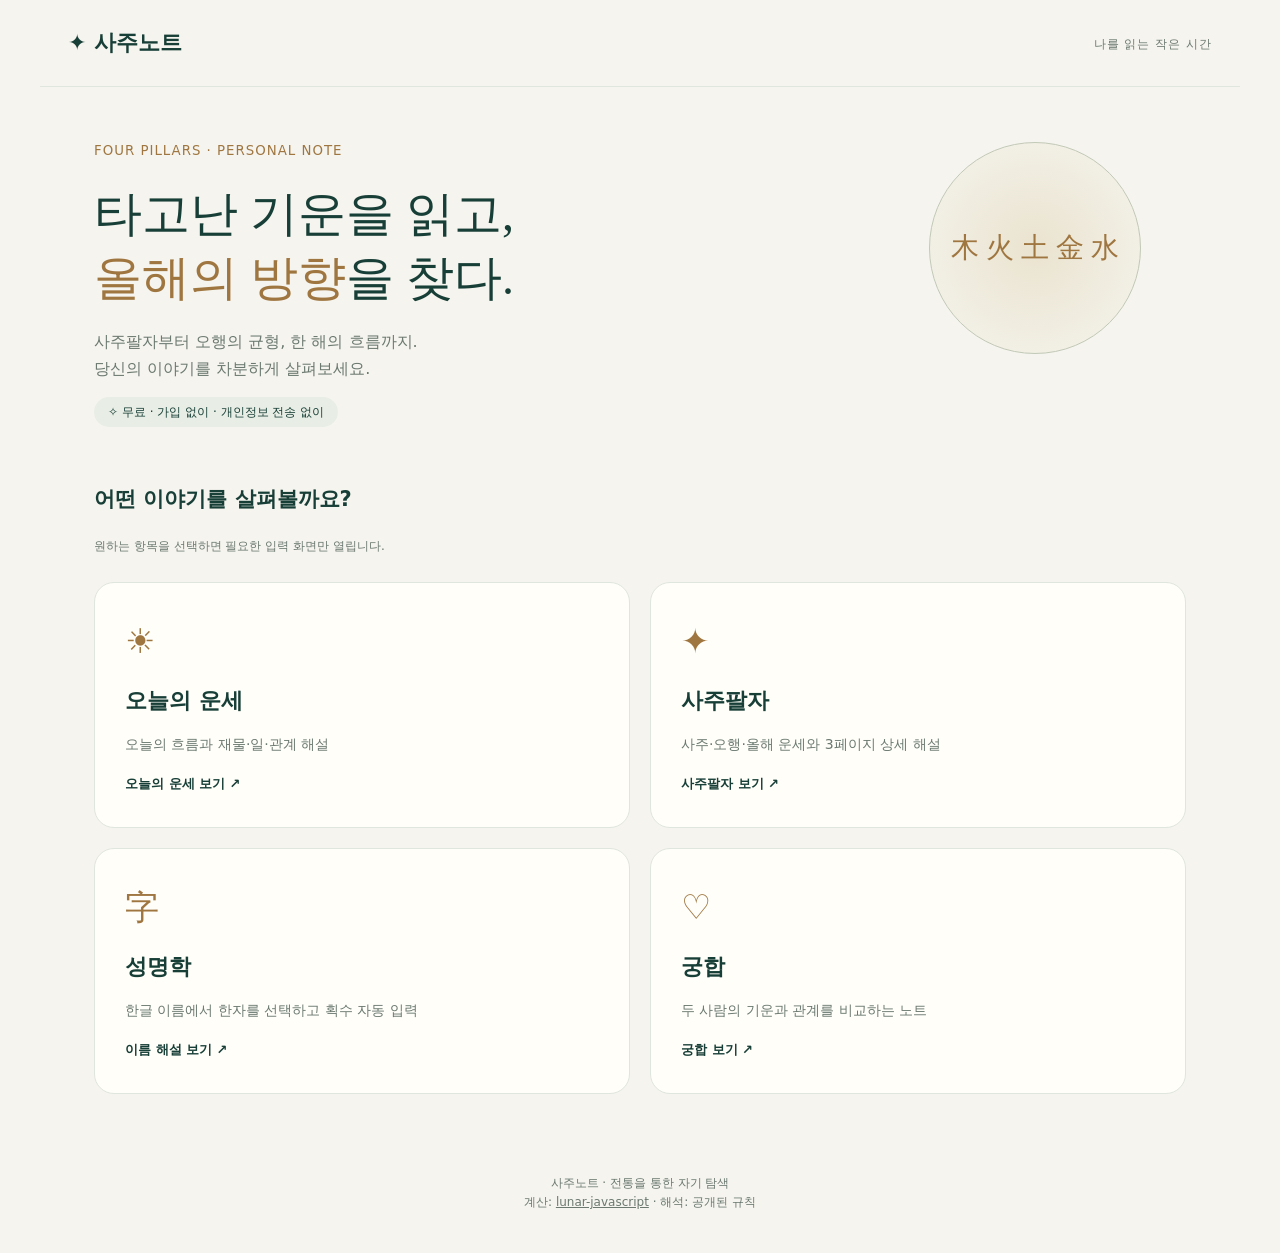
==== commit a2e01403: "Add Hangul-based name Hanja selection and automatic Unicode stroke counts" ====
--- a/saju/index.html
+++ b/saju/index.html
@@ -1 +1 @@
-<!doctype html><html lang="ko"><meta charset="utf-8"><meta name="viewport" content="width=device-width,initial-scale=1"><title>사주노트 · 올해의 운세</title><link rel="stylesheet" href="style.css"><body><header>✦ 사주노트 <small>나를 읽는 작은 시간</small></header><main><section class="hero" id="homeHero"><small>FOUR PILLARS · PERSONAL NOTE</small><h1>타고난 기운을 읽고,<br><em>올해의 방향</em>을 찾다.</h1><p>사주팔자부터 오행의 균형, 한 해의 흐름까지.<br>당신의 이야기를 차분하게 살펴보세요.</p><span>✧ 무료 · 가입 없이 · 개인정보 전송 없이</span></section><section id="homePage"><h2>어떤 이야기를 살펴볼까요?</h2><p class="note">원하는 항목을 선택하면 필요한 입력 화면만 열립니다.</p><div class="home-choices"><a href="#today"><span>☀</span><h3>오늘의 운세</h3><p>오늘의 흐름과 재물·일·관계 해설</p><strong>오늘의 운세 보기 ↗</strong></a><a href="#saju"><span>✦</span><h3>사주팔자</h3><p>사주·오행·올해 운세와 3페이지 상세 해설</p><strong>사주팔자 보기 ↗</strong></a><a href="#name"><span>字</span><h3>성명학</h3><p>이름에 담긴 뜻과 직접 입력한 획수 구성</p><strong>이름 해설 보기 ↗</strong></a><a href="#match"><span>♡</span><h3>궁합</h3><p>두 사람의 기운과 관계를 비교하는 노트</p><strong>궁합 보기 ↗</strong></a></div></section><div id="pageHeading" hidden><a class="back-home" href="#home">← 처음으로 · 메뉴 선택</a><h1 id="pageTitle"></h1><p id="pageDescription" class="note"></p></div><nav id="pageTabs" class="tabs" aria-label="운세 페이지"><a href="#today" data-page="today">오늘의 운세</a><a href="#saju" data-page="saju">사주팔자</a><a href="#name" data-page="name">성명학</a><a href="#match" data-page="match">궁합</a></nav><div class="layout" id="birthLayout"><section class="card input"><small>01 / 나의 정보</small><h2 id="birthTitle">당신의 시작을 알려주세요</h2><form id="form"><label>이름 또는 별명<input id="name" maxlength="30" placeholder="선택 입력"></label><fieldset class="birth"><legend>양력 생년월일</legend><div class="birth-selects"><label for="birthYear">연도<select id="birthYear" required><option value="">연도 선택</option></select></label><label for="birthMonth">월<select id="birthMonth" required><option value="">월 선택</option></select></label><label for="birthDay">일<select id="birthDay" required><option value="">일 선택</option></select></label></div></fieldset><p class="note">음력 생일은 양력으로 변환하여 입력하세요.</p><label>출생시간 · 한국 표준시<input id="time" type="time" value="12:00"></label><label class="check"><input id="unknown" type="checkbox"> 출생시간을 모르겠어요</label><label>운세 연도<input id="year" type="number" min="1901" max="2099" required></label><label>자시의 일주 기준<select id="sect"><option value="2">밤 12시 기준 · 야자시 구분</option><option value="1">밤 11시 기준 · 자시 환일</option></select></label><button id="birthSubmit">나의 사주와 운세 보기 ↗</button><button type="button" class="secondary" id="sample">예시로 먼저 둘러보기</button><p id="error" role="alert"></p></form><details><summary>계산 기준과 개인정보</summary><p>양력 1900~2100년, 한국 표준시 UTC+9. 연주는 입춘, 월주는 절입 시각 기준입니다. 절기 계산의 UTC+8 기준을 한 시간 보정합니다. 진태양시·출생지 경도·과거 서머타임은 반영하지 않습니다. 경계 시각은 전문 만세력과 대조하세요.</p><p>시간 미상은 시주를 제외하고 절입 판정에 정오를 가정합니다. 경계일 결과는 불확실할 수 있습니다. 입력은 서버로 전송하거나 저장하지 않습니다.</p><p>오행 상생·상극 규칙에 따른 전통 문화 해설입니다. 미래를 입증하는 과학적 도구가 아닙니다. 건강·투자 판단은 실제 정보에 근거하세요.</p></details></section><div><section id="dailyResult" aria-live="polite" hidden><div class="card empty"><h2>오늘의 운세</h2><p>생년월일을 입력하면 오늘의 해설을 볼 수 있습니다.</p></div></section><section id="result" aria-live="polite"><div class="card empty"><div class="symbol">✦</div><h2>나의 사주 노트를 펼쳐보세요</h2><p>정보를 입력하면 네 기둥, 오행과<br>올해의 해설이 이곳에 나타납니다.</p><hr><p>사주팔자 · 오행 분석<br>올해의 운세 · 월별 흐름</p></div></section></div></div><section id="namePage" class="standalone" hidden><div class="card"><h2>성명학 · 이름의 뜻을 살펴보기</h2><p>이름의 뜻과 한자 획수를 직접 입력해 전통적인 수리 구성을 확인하세요.</p><form id="nameForm"><label>이름<input id="fullName" maxlength="12" required placeholder="예: 홍길동"></label><label>이름의 한자 · 선택<input id="hanjaName" maxlength="20" placeholder="정확한 한자를 아는 경우 입력"></label><label>이름의 뜻 또는 부모님의 작명 의도 · 선택<textarea id="nameMeaning" maxlength="600" rows="3" placeholder="이름에 담긴 의미를 적어주세요"></textarea></label><label>글자별 획수 · 선택<input id="strokes" placeholder="예: 9, 6, 8"></label><p class="note">한자 획수는 직접 확인하여 입력하세요. 강희자전 원획과 일반 획수는 다를 수 있습니다. 자동 한자 변환이나 한글 획수 추정은 하지 않습니다.</p><button>이름 해설 보기</button><p id="nameError" role="alert"></p></form></div><div id="nameResult" aria-live="polite"></div></section><section id="matchPage" class="standalone" hidden><div class="card"><h2>궁합 · 두 사람의 기운 비교</h2><p>두 사람의 일간 오행을 비교하여 관계의 공통점과 대화할 주제를 살펴봅니다.</p><form id="matchForm"><div class="grid"><fieldset><legend>첫 번째 사람</legend><label>이름<input id="personA" maxlength="30" placeholder="나"></label><div id="dateA" class="birth-selects"></div></fieldset><fieldset><legend>두 번째 사람</legend><label>이름<input id="personB" maxlength="30" placeholder="상대방"></label><div id="dateB" class="birth-selects"></div></fieldset></div><p class="note">양력 생년월일, 출생시간은 정오를 가정합니다. 시간·대운·전체 합충을 포함한 정밀 궁합은 아닙니다.</p><button>두 사람의 궁합 보기</button><p id="matchError" role="alert"></p></form></div><div id="matchResult" aria-live="polite"></div></section><footer>사주노트 · 전통을 통한 자기 탐색<br>계산: <a href="https://github.com/6tail/lunar-javascript">lunar-javascript</a> · 해석: 공개된 규칙</footer></main><script src="lunar.js"></script><script src="app.js"></script></body></html>
+<!doctype html><html lang="ko"><meta charset="utf-8"><meta name="viewport" content="width=device-width,initial-scale=1"><title>사주노트 · 올해의 운세</title><link rel="stylesheet" href="style.css"><body><header>✦ 사주노트 <small>나를 읽는 작은 시간</small></header><main><section class="hero" id="homeHero"><small>FOUR PILLARS · PERSONAL NOTE</small><h1>타고난 기운을 읽고,<br><em>올해의 방향</em>을 찾다.</h1><p>사주팔자부터 오행의 균형, 한 해의 흐름까지.<br>당신의 이야기를 차분하게 살펴보세요.</p><span>✧ 무료 · 가입 없이 · 개인정보 전송 없이</span></section><section id="homePage"><h2>어떤 이야기를 살펴볼까요?</h2><p class="note">원하는 항목을 선택하면 필요한 입력 화면만 열립니다.</p><div class="home-choices"><a href="#today"><span>☀</span><h3>오늘의 운세</h3><p>오늘의 흐름과 재물·일·관계 해설</p><strong>오늘의 운세 보기 ↗</strong></a><a href="#saju"><span>✦</span><h3>사주팔자</h3><p>사주·오행·올해 운세와 3페이지 상세 해설</p><strong>사주팔자 보기 ↗</strong></a><a href="#name"><span>字</span><h3>성명학</h3><p>한글 이름에서 한자를 선택하고 획수 자동 입력</p><strong>이름 해설 보기 ↗</strong></a><a href="#match"><span>♡</span><h3>궁합</h3><p>두 사람의 기운과 관계를 비교하는 노트</p><strong>궁합 보기 ↗</strong></a></div></section><div id="pageHeading" hidden><a class="back-home" href="#home">← 처음으로 · 메뉴 선택</a><h1 id="pageTitle"></h1><p id="pageDescription" class="note"></p></div><nav id="pageTabs" class="tabs" aria-label="운세 페이지"><a href="#today" data-page="today">오늘의 운세</a><a href="#saju" data-page="saju">사주팔자</a><a href="#name" data-page="name">성명학</a><a href="#match" data-page="match">궁합</a></nav><div class="layout" id="birthLayout"><section class="card input"><small>01 / 나의 정보</small><h2 id="birthTitle">당신의 시작을 알려주세요</h2><form id="form"><label>이름 또는 별명<input id="name" maxlength="30" placeholder="선택 입력"></label><fieldset class="birth"><legend>양력 생년월일</legend><div class="birth-selects"><label for="birthYear">연도<select id="birthYear" required><option value="">연도 선택</option></select></label><label for="birthMonth">월<select id="birthMonth" required><option value="">월 선택</option></select></label><label for="birthDay">일<select id="birthDay" required><option value="">일 선택</option></select></label></div></fieldset><p class="note">음력 생일은 양력으로 변환하여 입력하세요.</p><label>출생시간 · 한국 표준시<input id="time" type="time" value="12:00"></label><label class="check"><input id="unknown" type="checkbox"> 출생시간을 모르겠어요</label><label>운세 연도<input id="year" type="number" min="1901" max="2099" required></label><label>자시의 일주 기준<select id="sect"><option value="2">밤 12시 기준 · 야자시 구분</option><option value="1">밤 11시 기준 · 자시 환일</option></select></label><button id="birthSubmit">나의 사주와 운세 보기 ↗</button><button type="button" class="secondary" id="sample">예시로 먼저 둘러보기</button><p id="error" role="alert"></p></form><details><summary>계산 기준과 개인정보</summary><p>양력 1900~2100년, 한국 표준시 UTC+9. 연주는 입춘, 월주는 절입 시각 기준입니다. 절기 계산의 UTC+8 기준을 한 시간 보정합니다. 진태양시·출생지 경도·과거 서머타임은 반영하지 않습니다. 경계 시각은 전문 만세력과 대조하세요.</p><p>시간 미상은 시주를 제외하고 절입 판정에 정오를 가정합니다. 경계일 결과는 불확실할 수 있습니다. 입력은 서버로 전송하거나 저장하지 않습니다.</p><p>오행 상생·상극 규칙에 따른 전통 문화 해설입니다. 미래를 입증하는 과학적 도구가 아닙니다. 건강·투자 판단은 실제 정보에 근거하세요.</p></details></section><div><section id="dailyResult" aria-live="polite" hidden><div class="card empty"><h2>오늘의 운세</h2><p>생년월일을 입력하면 오늘의 해설을 볼 수 있습니다.</p></div></section><section id="result" aria-live="polite"><div class="card empty"><div class="symbol">✦</div><h2>나의 사주 노트를 펼쳐보세요</h2><p>정보를 입력하면 네 기둥, 오행과<br>올해의 해설이 이곳에 나타납니다.</p><hr><p>사주팔자 · 오행 분석<br>올해의 운세 · 월별 흐름</p></div></section></div></div><section id="namePage" class="standalone" hidden><div class="card"><h2>성명학 · 이름의 뜻을 살펴보기</h2><p>한글 이름을 입력한 뒤 글자별 대표 한자를 선택하세요. 선택한 한자의 일반 획수가 자동으로 입력됩니다.</p><form id="nameForm"><label>한글 이름<input id="fullName" maxlength="12" required placeholder="예: 홍길동" autocomplete="off"></label><label>한자 입력 방식<select id="hanjaMode"><option value="auto">한글 이름으로 한자 선택 · 획수 자동</option><option value="manual">한자·획수 직접 입력</option><option value="hangul">한글 이름 · 한자 없음</option></select></label><div id="hanjaChoices" class="hanja-choices"><p class="note">이름을 입력하면 각 글자의 한자 선택란이 나타납니다.</p></div><p id="hanjaHint" class="note" role="status"></p><label>선택한 한자 이름<input id="hanjaName" maxlength="20" readonly placeholder="한자를 선택하면 자동 입력"></label><label>이름의 뜻 또는 부모님의 작명 의도 · 선택<textarea id="nameMeaning" maxlength="600" rows="3" placeholder="이름에 담긴 의미를 적어주세요"></textarea></label><label>글자별 획수 · 자동 입력<input id="strokes" readonly placeholder="한자를 선택하면 자동 입력"></label><p class="note">Unicode Unihan의 일반 총획수 기준이며 강희자전 원획과 다를 수 있습니다. 한자 선택 전에는 획수를 추정하지 않습니다. 후보는 인명용·교육용 표기 자료의 일부이며 최신 등록 가능 여부를 보증하지 않습니다. 대표 후보를 먼저 표시하고 나머지 후보도 선택할 수 있습니다. 직접 입력 모드에서는 원하는 기준의 획수를 입력하세요.</p><button>이름 해설 보기</button><p id="nameError" role="alert"></p></form></div><div id="nameResult" aria-live="polite"></div></section><section id="matchPage" class="standalone" hidden><div class="card"><h2>궁합 · 두 사람의 기운 비교</h2><p>두 사람의 일간 오행을 비교하여 관계의 공통점과 대화할 주제를 살펴봅니다.</p><form id="matchForm"><div class="grid"><fieldset><legend>첫 번째 사람</legend><label>이름<input id="personA" maxlength="30" placeholder="나"></label><div id="dateA" class="birth-selects"></div></fieldset><fieldset><legend>두 번째 사람</legend><label>이름<input id="personB" maxlength="30" placeholder="상대방"></label><div id="dateB" class="birth-selects"></div></fieldset></div><p class="note">양력 생년월일, 출생시간은 정오를 가정합니다. 시간·대운·전체 합충을 포함한 정밀 궁합은 아닙니다.</p><button>두 사람의 궁합 보기</button><p id="matchError" role="alert"></p></form></div><div id="matchResult" aria-live="polite"></div></section><footer>사주노트 · 전통을 통한 자기 탐색<br>계산: <a href="https://github.com/6tail/lunar-javascript">lunar-javascript</a> · 해석: 공개된 규칙</footer></main><script src="lunar.js"></script><script src="hanja-data.js"></script><script src="app.js"></script></body></html>
--- a/saju/style.css
+++ b/saju/style.css
@@ -7,3 +7,6 @@
 @media print{main{max-width:none;padding:0}#result>.card,#copyStatus{display:none!important}.report{display:block}.report-page{border:0;border-radius:0;padding:0;margin:0;box-shadow:none;break-inside:auto;break-after:page}.report-page:last-child{break-after:auto}.report-page h2{font-size:17pt;margin:5mm 0}.report-page h3{font-size:11pt;margin:4mm 0 1.5mm}.report-page>p{font-size:10pt;line-height:1.6;margin:2mm 0}.report-page .reflection{padding:2mm 3mm;font-size:9.5pt;background:white}.report-page .note{font-size:8.5pt}.report-page>small{font-size:8pt}}
 [hidden]{display:none!important}.tabs{display:grid;grid-template-columns:repeat(4,1fr);gap:8px;margin:0 0 24px}.tabs a{text-align:center;text-decoration:none;padding:13px 5px;border:1px solid var(--line);border-radius:12px;background:#fffef9;font-weight:650;font-size:14px}.tabs a[aria-current=page]{background:var(--ink);color:white}.standalone{max-width:850px;margin:auto}.standalone fieldset{border:1px solid var(--line);border-radius:10px;min-width:0;padding:16px}.standalone textarea{width:100%;font:inherit;padding:12px;border:1px solid var(--line);border-radius:9px;color:var(--ink);margin-top:7px}.standalone h3{margin-top:22px}#nameError,#matchError{color:#a23e2d}#dailyResult .actions{margin-bottom:12px}
 @media print{.tabs,.standalone> .card{display:none!important}body[data-print-page=today] #result,body[data-print-page=today] #namePage,body[data-print-page=today] #matchPage{display:none!important}body[data-print-page=today] #dailyResult{display:block!important}body[data-print-page=today] #dailyResult>.today{display:block!important;background:white;border:0;color:#183f37}body[data-print-page=today] .today .mini{background:white}body[data-print-page=today] .today h2{font-size:20pt}body[data-print-page=saju] #dailyResult,body[data-print-page=saju] #namePage,body[data-print-page=saju] #matchPage{display:none!important}body[data-print-page=saju] #result{display:block!important}body[data-print-page=name] #birthLayout,body[data-print-page=name] #matchPage{display:none!important}body[data-print-page=name] #namePage,body[data-print-page=name] #nameResult{display:block!important}body[data-print-page=match] #birthLayout,body[data-print-page=match] #namePage{display:none!important}body[data-print-page=match] #matchPage,body[data-print-page=match] #matchResult{display:block!important}.standalone{max-width:none}.standalone .card{break-inside:auto;border:0;padding:0}.output-status{display:none}.standalone .grid{grid-template-columns:1fr 1fr}}
+
+.home-choices{display:grid;grid-template-columns:repeat(2,1fr);gap:20px;margin:25px 0 40px}.home-choices>a{display:block;text-decoration:none;background:#fffef9;border:1px solid var(--line);border-radius:20px;padding:30px;transition:transform .15s,border-color .15s}.home-choices>a:hover{transform:translateY(-3px);border-color:#a9bb9f}.home-choices>a:focus-visible{outline:3px solid #a9bb9f;outline-offset:3px}.home-choices span{font-size:34px;color:var(--gold)}.home-choices h3{font-size:22px;margin:14px 0 8px}.home-choices p{color:var(--muted);font-size:14px}.home-choices strong{font-size:13px}#pageHeading{padding:25px 0 15px}#pageHeading h1{font-size:32px;margin:16px 0 8px}.back-home{font-size:13px;text-decoration:none}@media(max-width:600px){.home-choices{gap:12px}.home-choices>a{padding:20px 15px}.home-choices h3{font-size:19px}.home-choices p{font-size:12px}}@media print{#homePage,#homeHero,#pageHeading,#pageTabs{display:none!important}}
+.hanja-choices{display:grid;grid-template-columns:repeat(2,minmax(0,1fr));gap:12px;margin:18px 0}.hanja-letter{border:1px solid var(--line);background:#f7f7f0;border-radius:12px;padding:12px}.hanja-letter label{margin-top:0}.hanja-letter select{font-size:15px;padding:12px 8px}.hanja-letter .note{margin-bottom:0}input[readonly]{background:#edf1e9;color:#345346}#hanjaHint{color:#476546}@media(max-width:560px){.hanja-choices{grid-template-columns:1fr}}
